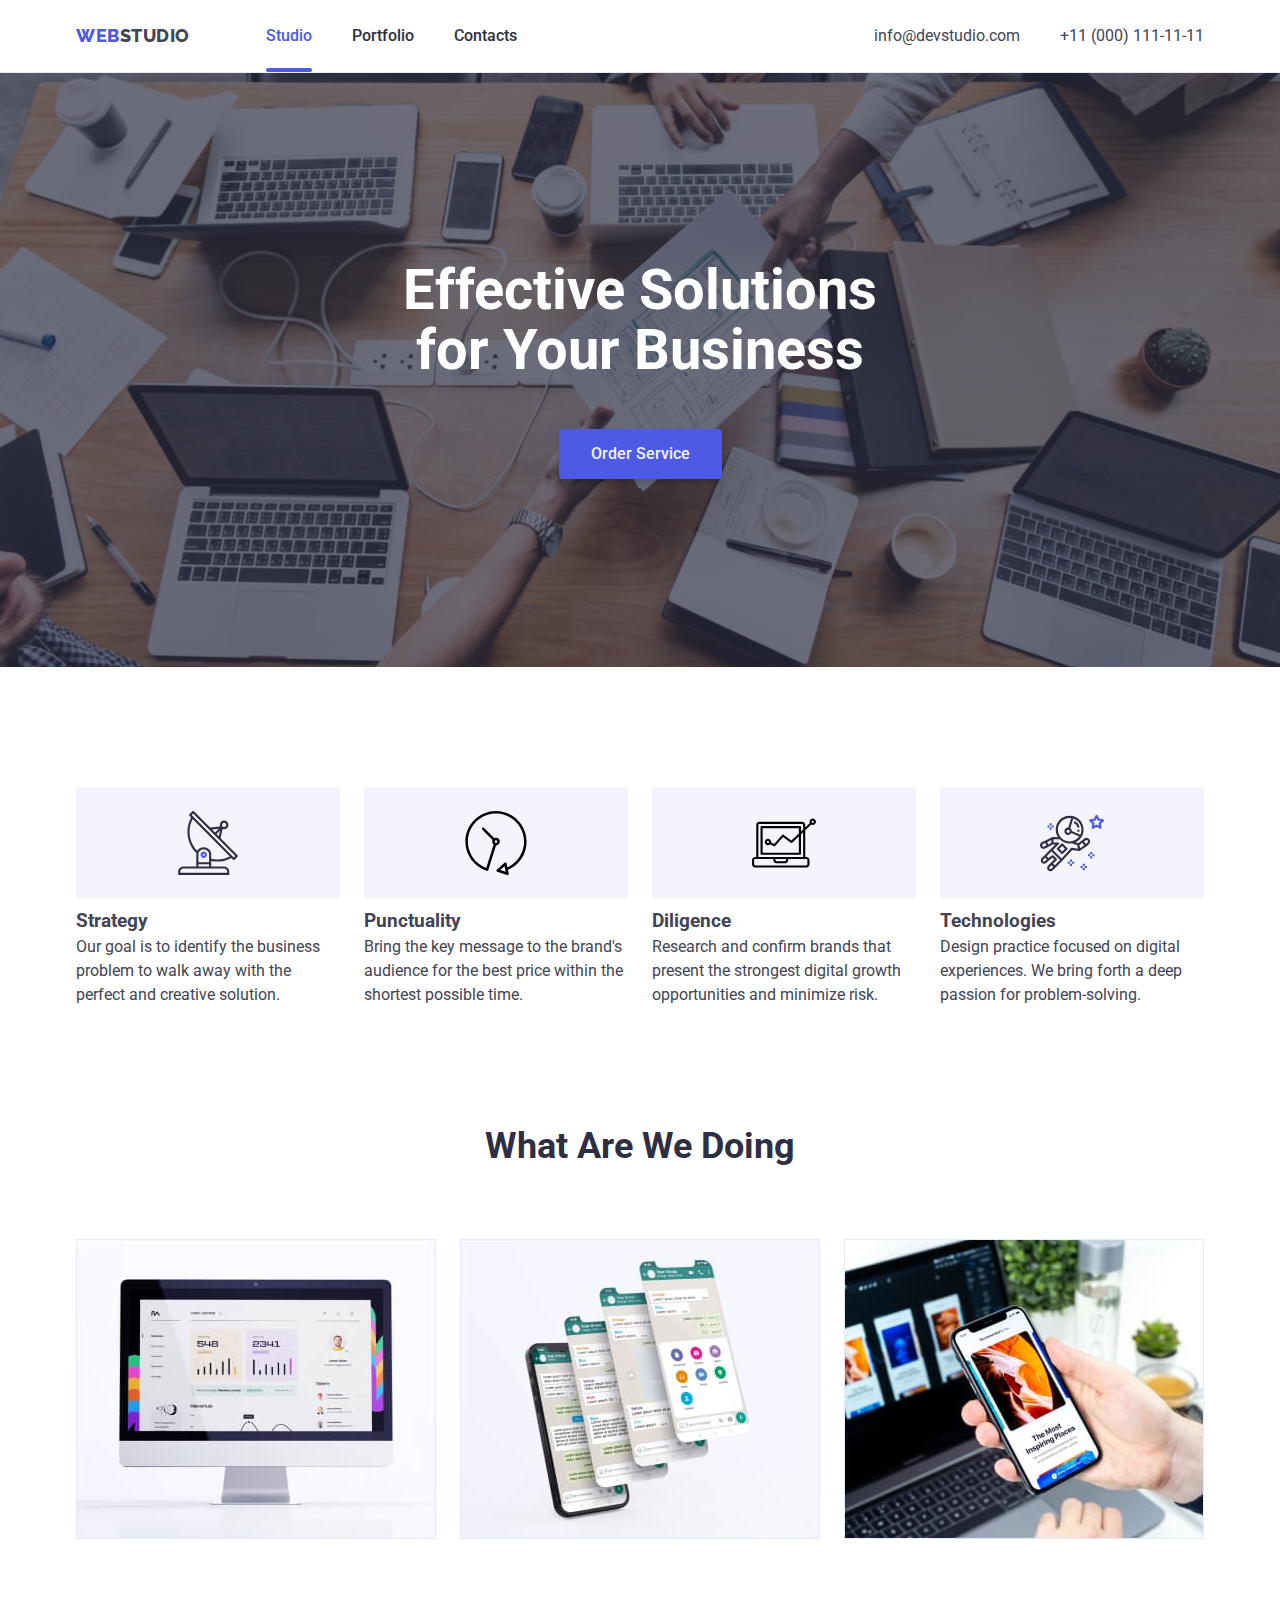
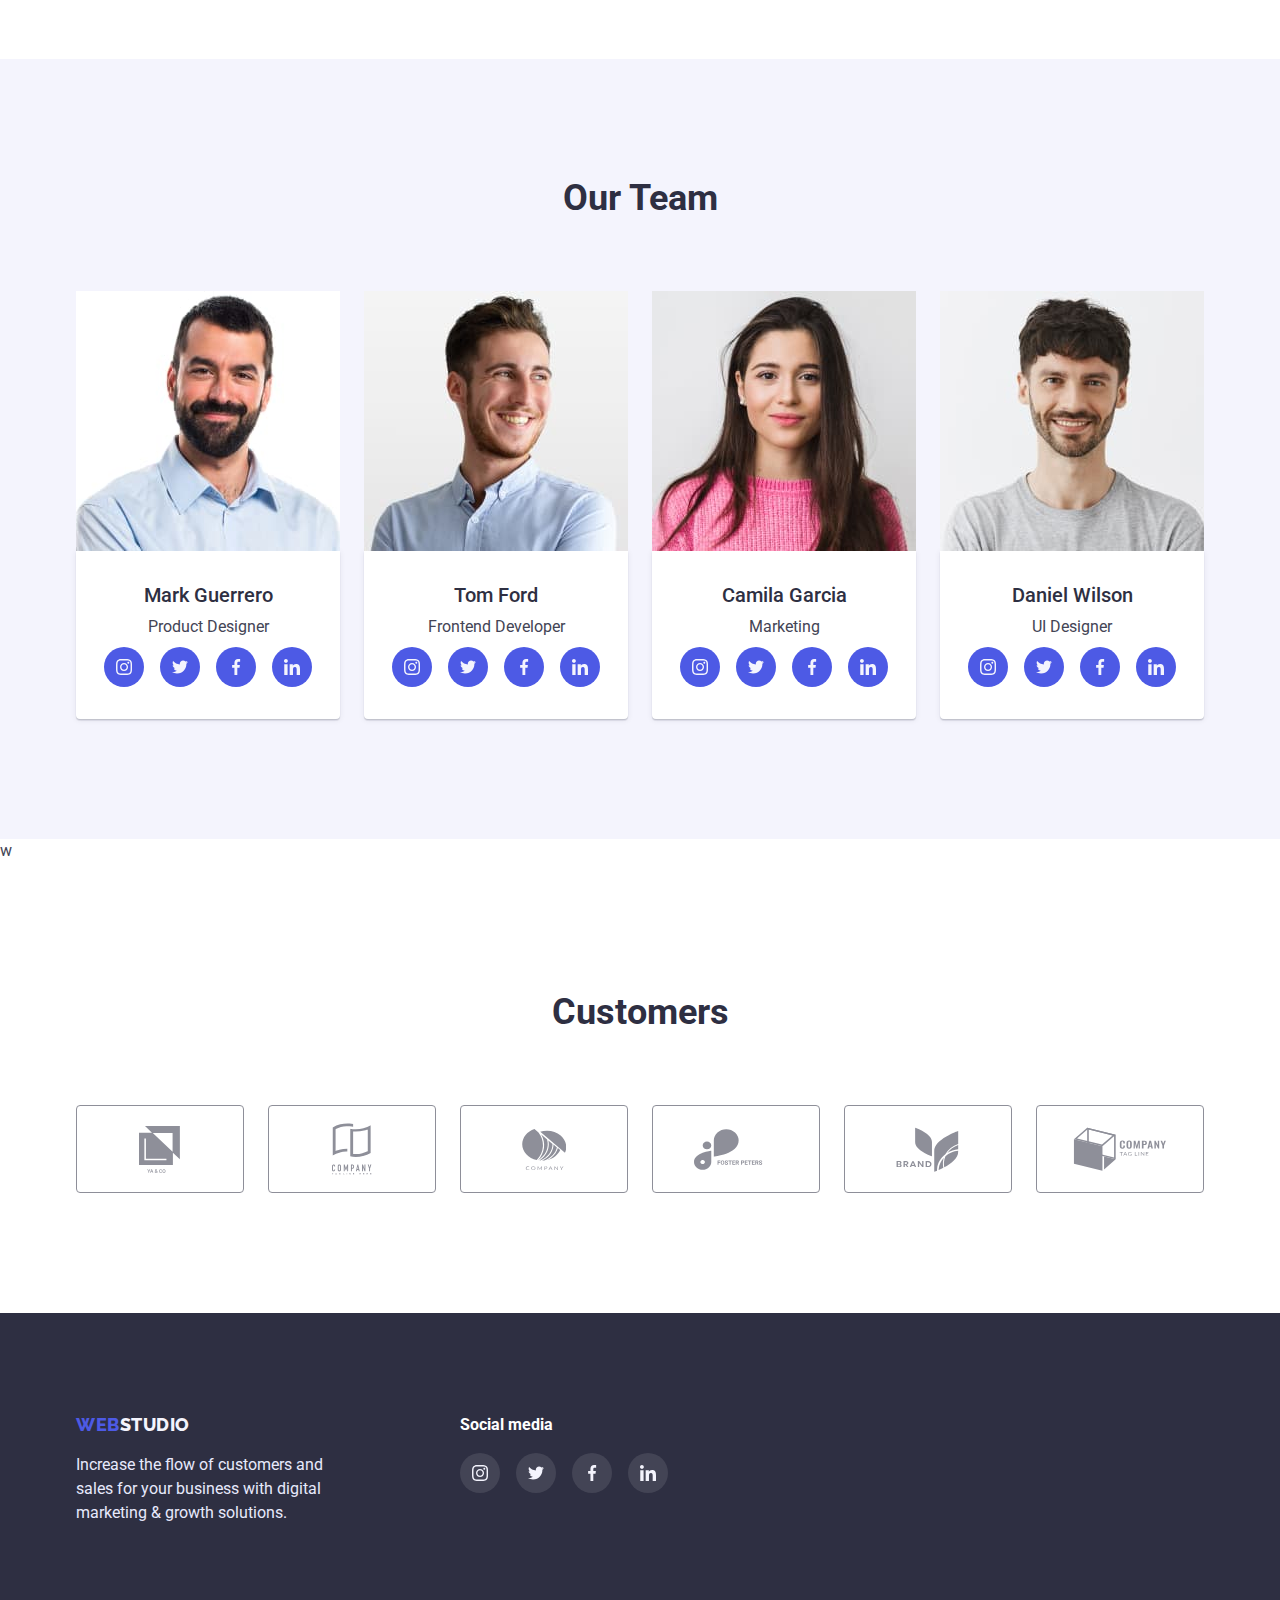
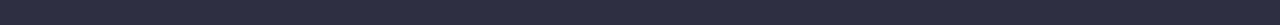
==== index.html @ ac713fec "Initial commit" ====
<!DOCTYPE html>
<html lang="en">
  <head>
    <meta charset="UTF-8" />
    <meta http-equiv="X-UA-Compatible" content="IE=edge" />
    <meta name="viewport" content="width=device-width, initial-scale=1.0" />
    <title>Document</title>
    <link
      href="https://fonts.googleapis.com/css2?family=Raleway:wght@800&family=Roboto:wght@400;500;700;900&display=swap"
      rel="stylesheet"
    />
    <link
      href="https://cdnjs.cloudflare.com/ajax/libs/modern-normalize/1.1.0/modern-normalize.min.css"
      rel="stylesheet"
    />
    <link href="./css/style.css" rel="stylesheet" />
  </head>
  <body>
    <!-- HEADER -->
    <header class="header">
      <div class="container header-container">
        <a class="logo" href="./index.html"
          ><span class="logo-web">Web</span>Studio</a
        >
        <!-- NAVIGATION -->
        <nav class="main-nav">
          <ul class="nav-list">
            <li class="nav-item">
              <a class="nav-link current" href="./index.html">Studio</a>
            </li>

            <li class="nav-item">
              <a class="nav-link" href="./potfolio.html">Portfolio</a>
            </li>

            <li class="nav-item">
              <a class="nav-link" href>Contacts</a>
            </li>
          </ul>
        </nav>

        <ul class="conection-list">
          <li class="conection-item">
            <a class="conection-link" href="mailto:info@devstudio.com"
              >info@devstudio.com</a
            >
          </li>
          <li class="conection-item">
            <a class="conection-link" href="tel:+110001111111"
              >+11 (000) 111-11-11</a
            >
          </li>
        </ul>
      </div>
    </header>

    <!-- MAIN -->
    <main class="main">
      <!-- SECTION HERO -->
      <section class="section-hero">
        <div class="container container-hero">
          <h1 class="hero-title">Effective Solutions for Your Business</h1>
          <button class="button button-hero" data-modal-open type="button">
            Order Service
          </button>
        </div>
      </section>
      <!-- SECTION FEATuRE -->
      <section class="section section-feature">
        <div class="container container-feauere">
          <h2 class="visual-hidden">Featere</h2>
          <ul class="feature-list">
            <li class="feature-item">
              <div class="feature-svg">
                <svg class="svg-feature telescope" width="64" height="64">
                  <use href="./img/symbol-defs1.svg#icon-feature1"></use>
                </svg>
              </div>
              <h3 class="feature-title">Strategy</h3>
              <p class="feature-text">
                Our goal is to identify the business problem to walk away with
                the perfect and creative solution.
              </p>
            </li>

            <li class="feature-item">
              <div class="feature-svg">
                <svg class="svg-feature" width="64" height="64">
                  <use href="./img/symbol-defs1.svg#icon-feature2"></use>
                </svg>
              </div>
              <h3 class="feature-title">Punctuality</h3>
              <p class="feature-text">
                Bring the key message to the brand's audience for the best price
                within the shortest possible time.
              </p>
            </li>

            <li class="feature-item">
              <div class="feature-svg">
                <svg class="svg-feature" width="64" height="64">
                  <use href="./img/symbol-defs1.svg#icon-feature3"></use>
                </svg>
              </div>
              <h3 class="feature-title">Diligence</h3>
              <p class="feature-text">
                Research and confirm brands that present the strongest digital
                growth opportunities and minimize risk.
              </p>
            </li>

            <li class="feature-item">
              <div class="feature-svg">
                <svg class="svg-feature" width="64" height="64">
                  <use href="./img/symbol-defs1.svg#icon-feature4"></use>
                </svg>
              </div>
              <h3 class="feature-title">Technologies</h3>
              <p class="feature-text">
                Design practice focused on digital experiences. We bring forth a
                deep passion for problem-solving.
              </p>
            </li>
          </ul>
        </div>
      </section>

      <!-- SECTION WORKS -->
      <section class="section section-works">
        <div class="container container-works">
          <h2 class="works-title">What are we doing</h2>
          <ul class="works-list">
            <li class="works-item">
              <img
                class="works-img"
                src="./img/works/pic1.jpg"
                alt
                width="360"
              />
            </li>

            <li class="works-item">
              <img
                class="works-img"
                src="./img/works/pic2.jpg"
                alt
                width="360"
              />
            </li>

            <li class="works-item">
              <img
                class="works-img"
                src="./img/works/pic3.jpg"
                alt
                width="360"
              />
            </li>
          </ul>
        </div>
      </section>

      <!-- SECTION TEAM -->
      <section class="section section-team">
        <div class="container container-team">
          <h2 class="team-title">Our Team</h2>
          <ul class="team-list">
            <li class="team-item">
              <img
                class="team-img"
                src="./img/team/mark.jpg"
                alt="Mark Guerrero"
                width="264"
              />
              <div class="cont-team">
                <h3 class="card-title">Mark Guerrero</h3>
                <p class="team-text">Product Designer</p>

                <ul class="social-list">
                  <li class="social-item">
                    <a class="social-link" href
                      ><svg class="icon" width="16" height="16">
                        <use href="./img/symbol-defs1.svg#icon-instagram"></use>
                      </svg>
                    </a>
                  </li>
                  <li class="social-item item-twitter">
                    <a class="social-link link-twitter" href
                      ><svg class="icon icon-twitter" width="16" height="13">
                        <use href="./img/symbol-defs1.svg#icon-twitter"></use>
                      </svg>
                    </a>
                  </li>
                  <li class="social-item item-facebook">
                    <a class="social-link link-facebook" href
                      ><svg class="icon icon-facebook" width="8" height="16">
                        <use href="./img/symbol-defs1.svg#icon-facebook"></use>
                      </svg>
                    </a>
                  </li>
                  <li class="social-item item-linkedin">
                    <a class="social-link link-linkedin" href
                      ><svg class="icon icon-linkedin" width="16" height="16">
                        <use href="./img/symbol-defs1.svg#icon-linkedin"></use>
                      </svg>
                    </a>
                  </li>
                </ul>
              </div>
            </li>

            <li class="team-item">
              <img
                class="team-img"
                src="./img/team/tom.jpg"
                alt="Tom Ford"
                width="264"
              />
              <div class="cont-team">
                <h3 class="card-title">Tom Ford</h3>
                <p class="team-text">Frontend Developer</p>
                <!-- SOCIAL LIST -->
                <ul class="social-list">
                  <li class="social-item">
                    <a class="social-link" href
                      ><svg class="icon">
                        <use href="./img/symbol-defs1.svg#icon-instagram"></use>
                      </svg>
                    </a>
                  </li>
                  <li class="social-item item-twitter">
                    <a class="social-link link-twitter" href
                      ><svg class="icon icon-twitter">
                        <use href="./img/symbol-defs1.svg#icon-twitter"></use>
                      </svg>
                    </a>
                  </li>
                  <li class="social-item item-facebook">
                    <a class="social-link link-facebook" href
                      ><svg class="icon icon-facebook">
                        <use href="./img/symbol-defs1.svg#icon-facebook"></use>
                      </svg>
                    </a>
                  </li>
                  <li class="social-item item-linkedin">
                    <a class="social-link link-linkedin" href
                      ><svg class="icon icon-linkedin">
                        <use href="./img/symbol-defs1.svg#icon-linkedin"></use>
                      </svg>
                    </a>
                  </li>
                </ul>
              </div>
            </li>

            <li class="team-item">
              <img
                class="team-img"
                src="./img/team/camila.jpg"
                alt="Camila Garcia"
                width="264"
              />
              <div class="cont-team">
                <h3 class="card-title">Camila Garcia</h3>
                <p class="team-text">Marketing</p>
                <!-- SOCIAL LIST -->
                <ul class="social-list">
                  <li class="social-item">
                    <a class="social-link" href
                      ><svg class="icon">
                        <use href="./img/symbol-defs1.svg#icon-instagram"></use>
                      </svg>
                    </a>
                  </li>
                  <li class="social-item item-twitter">
                    <a class="social-link link-twitter" href
                      ><svg class="icon icon-twitter">
                        <use href="./img/symbol-defs1.svg#icon-twitter"></use>
                      </svg>
                    </a>
                  </li>
                  <li class="social-item item-facebook">
                    <a class="social-link link-facebook" href
                      ><svg class="icon icon-facebook">
                        <use href="./img/symbol-defs1.svg#icon-facebook"></use>
                      </svg>
                    </a>
                  </li>
                  <li class="social-item item-linkedin">
                    <a class="social-link link-linkedin" href
                      ><svg class="icon icon-linkedin">
                        <use href="./img/symbol-defs1.svg#icon-linkedin"></use>
                      </svg>
                    </a>
                  </li>
                </ul>
              </div>
            </li>

            <li class="team-item">
              <img
                class="team-img"
                src="./img/team/daniel.jpg"
                alt="Daniel Wilson"
                width="264"
              />
              <div class="cont-team">
                <h3 class="card-title">Daniel Wilson</h3>
                <p class="team-text">UI Designer</p>
                <!-- SOCIAL LIST -->
                <ul class="social-list">
                  <li class="social-item">
                    <a class="social-link" href
                      ><svg class="icon">
                        <use href="./img/symbol-defs1.svg#icon-instagram"></use>
                      </svg>
                    </a>
                  </li>
                  <li class="social-item item-twitter">
                    <a class="social-link link-twitter" href
                      ><svg class="icon icon-twitter">
                        <use href="./img/symbol-defs1.svg#icon-twitter"></use>
                      </svg>
                    </a>
                  </li>
                  <li class="social-item item-facebook">
                    <a class="social-link link-facebook" href
                      ><svg class="icon icon-facebook">
                        <use href="./img/symbol-defs1.svg#icon-facebook"></use>
                      </svg>
                    </a>
                  </li>
                  <li class="social-item item-linkedin">
                    <a class="social-link link-linkedin" href
                      ><svg class="icon icon-linkedin">
                        <use href="./img/symbol-defs1.svg#icon-linkedin"></use>
                      </svg>
                    </a>
                  </li>
                </ul>
              </div>
            </li>
          </ul>
        </div>
      </section>
      w
      <!-- Customers -->
      <section class="section section-customers">
        <div class="container customers-container">
          <h2 class="customers-title">Customers</h2>
          <ul class="customers-list">
            <li class="customers-item">
              <a class="customers-link" href
                ><svg class="customers-svg" width="41" height="46.97">
                  <use href="./img/symbol-defs1.svg#icon-customers1"></use></svg
              ></a>
            </li>

            <li class="customers-item">
              <a class="customers-link" href
                ><svg class="customers-svg" width="40" height="52">
                  <use href="./img/symbol-defs1.svg#icon-customers2"></use></svg
              ></a>
            </li>

            <li class="customers-item">
              <a class="customers-link" href
                ><svg class="customers-svg" width="44" height="41">
                  <use href="./img/symbol-defs1.svg#icon-customers3"></use></svg
              ></a>
            </li>

            <li class="customers-item">
              <a class="customers-link" href
                ><svg class="customers-svg" width="84" height="41">
                  <use href="./img/symbol-defs1.svg#icon-customers4"></use></svg
              ></a>
            </li>

            <li class="customers-item">
              <a class="customers-link" href
                ><svg class="customers-svg" width="63" height="45">
                  <use href="./img/symbol-defs1.svg#icon-customers5"></use></svg
              ></a>
            </li>

            <li class="customers-item">
              <a class="customers-link" href
                ><svg class="customers-svg" width="94" height="44">
                  <use href="./img/symbol-defs1.svg#icon-customers6"></use></svg
              ></a>
            </li>
          </ul>
        </div>
      </section>
    </main>

    <!-- FOOTER -->
    <footer class="footer">
      <div class="container container-footer">
        <div class="footer-first">
          <a class="logo logo-footer" href="./index.html"
            ><span class="logo-web">Web</span
            ><span class="logo-footer-second">Studio</span></a
          >
          <p class="footer-text">
            Increase the flow of customers and sales for your business with
            digital marketing & growth solutions.
          </p>
        </div>

        <div class="footer-second">
          <p class="text-social"><b>Social media</b></p>
          <ul class="social-list footer-list">
            <li class="social-item footer-item">
              <a class="social-link link-footer" href>
                <svg class="icon icon-footer">
                  <use href="./img/symbol-defs1.svg#icon-instagram"></use>
                </svg>
              </a>
            </li>
            <li class="social-item footer-item">
              <a class="social-link link-footer" href>
                <svg class="icon icon-footer">
                  <use href="./img/symbol-defs1.svg#icon-twitter"></use>
                </svg>
              </a>
            </li>
            <li class="social-item footer-item">
              <a class="social-link link-footer" href>
                <svg class="icon icon-footer">
                  <use href="./img/symbol-defs1.svg#icon-facebook"></use>
                </svg>
              </a>
            </li>
            <li class="social-item footer-item">
              <a class="social-link link-footer" href>
                <svg class="icon icon-footer">
                  <use href="./img/symbol-defs1.svg#icon-linkedin"></use>
                </svg>
              </a>
            </li>
          </ul>
        </div>
      </div>
    </footer>
    <div class="backdrop is-hidden" data-modal>
      <div class="modal">
        <button class="modal-button" data-modal-close type="button">
          <svg class="svg-close-btn" width="8" height="8">
            <use href="./img/symbol-defs1.svg#icon-close-btn"></use>
          </svg>
        </button>
      </div>
    </div>
    <script src="./js/modal.js"></script>
  </body>
  <div class="backdrop is-hidden" data-modal>
    <div class="modal">
      <button class="modal-button" data-modal-close type="button">
        <svg class="svg-close-btn" width="8" height="8">
          <use href="./img/symbol-defs1.svg#icon-close-btn"></use>
        </svg>
      </button>
    </div>
  </div>
</html>
---- css/style.css ----
:root {
  /* COLOR */
  --main-background-color: #ffffff;
  --main-text-color: #434455;
  --title-color: #2e2f42;
  --bg-color-team: #f4f4fd;
  --hero-bg-color: #2e2f42;
  --text-footer: #e7e9fc;
  --modal-bg: #fcfcfc;

  /* FONT */
  --main-font-famali: "Roboto", sans-serif;
  --secondary-font: "Raleway", sans-serif;
  --main-font-size: 16px;
  --main-line-height: calc(24 / 16);
  --main-letter-spacing: 2%;
  --main-font-weight: 400;

  /* BUTTON STYLE */
  --button-letter-spacing: 4%;
  --button-weight: 500;
  --button-background-color: #4d5ae5;
  --button-background-color-hover: #404bbf;
  --social-link-hover: #31d0aa;
}

body {
  background-color: var(--main-background-color);
  color: var(--main-text-color);
  font-size: var(--main-font-size);
  font-family: var(--main-font-famali);
  line-height: var(--main-line-height);
  letter-spacing: var(--main-letter-spacing);
}
a {
  color: inherit;
  text-decoration: none;
}
h1,
h2,
h3,
h4,
h5,
h6,
p,
ul {
  margin: 0;
  padding: 0;
  list-style: none;
}
img {
  display: block;
  min-width: 100%;
  height: auto;
}

.section {
  padding-top: 120px;
  padding-bottom: 120px;
}

.hidden {
  overflow: hidden;
}

/*  ---CONTAINER--- */
.container {
  width: 1158px;
  margin-right: auto;
  margin-left: auto;
  padding-right: 15px;
  padding-left: 15px;
}

/* -------- HEADER ------------*/
.header {
  border-bottom: 1px solid var(--text-footer);
}
.header-container {
  display: flex;
  align-items: center;
  margin-bottom: 0;
}
.logo {
  display: block;

  align-items: center;

  padding-top: 24px;
  padding-bottom: 24px;

  font-weight: 800;
  font-size: 18px;
  font-family: var(--secondary-font);
  line-height: 1.3;
  letter-spacing: 0.03em;
  text-decoration: none;
  text-transform: uppercase;
  transition: color 250ms cubic-bezier(0.4, 0, 0.2, 1);
}

.logo:hover,
.logo:focus {
  color: var(--button-background-color);
}
.logo:active {
  color: var(--button-background-color);
}

.logo-web {
  display: inline-block;
  color: var(--button-background-color);
}
.main-nav {
  align-items: center;
}
.nav-list {
  display: flex;
  margin-left: 76px;
}
.nav-item {
  color: var(--hero-bg-color);
  font-weight: 500;

  letter-spacing: var(--button-letter-spacing);
}

.nav-item + .nav-item {
  margin-left: 40px;
}

.nav-link {
  padding-top: 24px;
  padding-bottom: 24px;
  text-decoration: none;
  transition: color 250ms cubic-bezier(0.4, 0, 0.2, 1);
}
.nav-link:hover,
.nav-link:focus {
  color: var(--button-background-color-hover);
}
.nav-link:active {
  color: var(--button-background-color-hover);
}
.current {
  position: relative;
  color: var(--button-background-color);
}
.current::after {
  content: "";
  position: absolute;
  bottom: -3px;
  left: 0;
  width: 100%;
  height: 4px;
  border-radius: 4px;
  background-color: var(--button-background-color);
  transition: background-color 250ms cubic-bezier(0.4, 0, 0.2, 1);
}

.nav-link:hover.current::after {
  background-color: var(--button-background-color-hover);
}

.conection-list {
  display: flex;
  margin-left: auto;
}
.conection-item {
  padding-top: 24px;
  padding-bottom: 24px;
}
.conection-item + .conection-item {
  margin-left: 40px;
}
.conection-link {
  text-decoration: none;
  transition: color 250ms cubic-bezier(0.4, 0, 0.2, 1);
}
.conection-link:hover,
.conection-link:focus {
  color: var(--button-background-color-hover);
}

/* -------HERO------- */

.section-hero {
  max-width: 1440px;
  margin-right: auto;
  margin-left: auto;
  background-color: var(--title-color);

  background-image: linear-gradient(
      to right,
      rgba(46, 47, 66, 0.7),
      rgba(46, 47, 66, 0.7)
    ),
    url(../img/people-office.jpg);
  background-position: center;
  background-size: cover;
  background-repeat: no-repeat;
}

.container-hero {
  padding-top: 188px;
  padding-bottom: 188px;
}
.hero-title {
  justify-content: center;
  align-items: center;
  width: 494px;

  margin: 0 auto;
  margin-bottom: 48px;

  color: var(--main-background-color);
  font-weight: 700;
  font-size: 56px;
  line-height: 1.07;
  text-align: center;
}
.button {
  display: block;
  justify-content: center;
  align-items: center;
  padding-top: 16px;
  padding-right: 32px;
  padding-bottom: 16px;
  padding-left: 32px;
  border: transparent;
  color: var(--bg-color-team);

  font-weight: var(--button-weight);
  letter-spacing: var(--button-letter-spacing);
  text-align: center;
  cursor: pointer;
  transition: background-color 250ms cubic-bezier(0.4, 0, 0.2, 1);
}
.button-hero {
  margin: 0 auto;
  border-radius: 4px;

  background-color: var(--button-background-color);

  box-shadow: 0px 4px 4px rgba(0, 0, 0, 0.15);
  font-weight: 500;

  letter-spacing: var(--button-letter-spacing);
  text-align: center;

  transition: color 250ms cubic-bezier(0.4, 0, 0.2, 1),
    background-color 250ms cubic-bezier(0.4, 0, 0.2, 1);
}
.button:hover,
.button:focus {
  background-color: var(--button-background-color-hover);
  color: var(--bg-color-team);
}

/* -------MODAL-------- */
.backdrop {
  position: fixed;
  top: 0;
  left: 0;
  width: 100%;
  height: 100%;
  background: rgba(46, 47, 66, 0.4);
  transition: background 250ms cubic-bezier(0.4, 0, 0.2, 1);
}
.backdrop.is-hidden {
  opacity: 0;
  pointer-events: none;
}
.modal {
  position: absolute;
  top: 50%;
  left: 50%;
  width: 408px;
  height: 576px;
  border-radius: 4px;
  background: #fcfcfc;
  box-shadow: 0px 1px 1px rgba(0, 0, 0, 0.14), 0px 1px 3px rgba(0, 0, 0, 0.12),
    0px 2px 1px rgba(0, 0, 0, 0.2);
  transform: translate(-50%, -50%);
}
.modal-button {
  position: absolute;
  top: 24px;
  right: 24px;
  display: flex;
  align-items: center;
  width: 24px;
  height: 24px;
  border: 1px solid rgba(0, 0, 0, 0.1);
  border-radius: 50%;
  background: #e7e9fc;
  box-shadow: 0px 1px 1px rgba(0, 0, 0, 0.14), 0px 1px 3px rgba(0, 0, 0, 0.12),
    0px 2px 1px rgba(0, 0, 0, 0.2);
  cursor: pointer;
}
.svg-close-btn {
  justify-content: center;
  align-items: center;
}

/* --------------------- */

/* -----FEATERE----- */

.container-feature {
}
.visual-hidden {
  position: absolute;
  overflow: hidden;
  clip: rect(0 0 0 0);
  width: 1px;
  height: 1px;
  margin: -1px;
  padding: 0;
  border: 0;
  white-space: nowrap;
  clip-path: inset(100%);
}
.feature-list {
  display: flex;
  margin-left: -24px;
}
.feature-item {
}
.feature-list > .feature-item {
  flex-basis: calc(100% / 4 - 24px);
  margin-left: 24px;
}

.feature-svg {
  display: flex;
  justify-content: center;
  align-items: center;
  width: 264px;
  height: 112px;

  margin-bottom: 8px;
  border-radius: 4px;
  background-color: var(--bg-color-team);
}
.svg-feature {
  display: block;
}

.featere-title {
  margin-bottom: 8px;

  color: var(--hero-bg-color);

  font-weight: 500;
  font-size: 20px;
  line-height: 1.2;

  letter-spacing: var(--main-letter-spacing);
}
.featere-text {
  color: var(--main-text-color);
}

/* -----WORKS---- */

.section-works {
  padding-top: 0;
}

.container-works {
}
.works-title {
  margin-bottom: 72px;

  color: var(--title-color);

  font-weight: 700;
  font-size: 36px;
  line-height: 1.11;
  text-align: center;

  text-transform: capitalize;
}
.works-list {
  display: flex;
  margin-left: -24px;
}
.works-item {
}
.works-list > .works-item {
  flex-basis: calc(100% / 3 -24px);
  margin-left: 24px;
}
.works-img {
}

/* -----TEAM---- */

.section-team {
  background-color: var(--bg-color-team);
}
.container {
}
.container-team {
  /* padding-bottom: 120px; */
  margin-bottom: 0;
}
.team-title {
  margin-bottom: 72px;

  color: var(--title-color);
  font-weight: 700;
  font-size: 36px;
  line-height: 1.11;

  text-align: center;
  text-transform: capitalize;
}
.team-list {
  display: flex;
  margin-left: -24px;
}
.team-item {
}
.team-list > .team-item {
  flex-basis: calc(100% / 4 - 24px);
  margin-left: 24px;
}
.team-img {
}
.cont-team {
  margin: 0 auto;
  margin-top: 0;
  padding-top: 32px;
  padding-right: 16px;
  padding-bottom: 32px;
  padding-left: 16px;
  border-radius: 0px 0px 4px 4px;
  background-color: var(--main-background-color);
  box-shadow: 0px 1px 6px rgba(46, 47, 66, 0.08),
    0px 1px 1px rgba(46, 47, 66, 0.16), 0px 2px 1px rgba(46, 47, 66, 0.08);
}
.card-title {
  margin-bottom: 8px;

  color: var(--title-color);
  font-weight: 500;
  font-size: 20px;
  line-height: 1.2;

  text-align: center;
}
.team-text {
  margin-bottom: 8px;
  text-align: center;
}

/* SOCIAL-LINK LIST */
.social-list {
  display: flex;
  gap: 16px;

  justify-content: center;
}

.social-link {
  display: block;
  height: 40px;
  border: none;
  border-radius: 50%;
  background: var(--button-background-color);
  transition: background-color 250ms cubic-bezier(0.4, 0, 0.2, 1);
}
.social-link:hover,
.social-link:focus {
  background-color: var(--button-background-color-hover);
}

.icon {
  width: 16px;
  height: 16px;
  margin: 12px;
  fill: var(--bg-color-team);
}

/* -----COSTUMERS------ */
.section-customers {
  padding-top: 130px;
}
.customers-title {
  margin-bottom: 72px;

  color: var(--hero-bg-color);
  font-weight: 700;
  font-size: 36px;
  line-height: 1.11;

  text-align: center;
  text-transform: capitalize;
}

.customers-list {
  display: flex;
  margin-left: -24px;
}
.customers-item {
  width: 168px;
  height: 88px;
}
.customers-list > .customers-item {
  flex-basis: calc(100% / 6 - 24px);
  margin-left: 24px;
}
.customers-link {
  display: block;
  display: flex;
  justify-content: center;
  align-items: center;
  width: 100%;
  height: 100%;
  border: 1px solid #8e8f99;
  border-radius: 4px;

  color: #8e8f99;
  transition: color 250ms cubic-bezier(0.4, 0, 0.2, 1),
    border 500ms cubic-bezier(0.4, 0, 0.2, 1);
}
.customers-svg {
  fill: currentColor;
  transition: color 250ms cubic-bezier(0.4, 0, 0.2, 1),
    border 250ms cubic-bezier(0.4, 0, 0.2, 1);
}

.customers-link:hover,
.customers-link:focus {
  border: 1px solid var(--button-background-color-hover);
  color: var(--button-background-color-hover);
}

/* -----FOOTER---- */

/* ---- FIRST PART */
.footer {
  padding-top: 100px;
  padding-bottom: 100px;
  background-color: var(--hero-bg-color);
}
.container-footer {
  display: flex;
}
.logo {
  display: block;
}
.logo-footer {
  display: block;
  margin-bottom: 16px;
  padding-top: 0;
  padding-bottom: 0;
  color: var(--bg-color-team);
}
.footer-text {
  width: 264px;
  color: var(--text-footer);
}
/* ------SECOND PART------- */
.footer-second {
  margin-left: 120px;
}

.text-social {
  margin-bottom: 16px;
  color: var(--main-background-color);
}
.social-link.link-footer {
  background-color: rgba(255, 255, 255, 0.1);
  transition: background-color 250ms cubic-bezier(0.4, 0, 0.2, 1);
}
.link-footer:hover,
.link-footer:focus {
  background-color: var(--social-link-hover);
}
/* ----PORTFOLIO PAGE------ */
.section-portfolio {
  padding-top: 96px;
  padding-bottom: 120px;
}

.header-container {
}
.header-container.header-portfolio {
  margin-bottom: 0;
}
.portfolio-title {
  position: absolute;
  overflow: hidden;
  clip: rect(0 0 0 0);
  width: 1px;
  height: 1px;
  margin: -1px;
  padding: 0;
  border: 0;
  white-space: nowrap;
  clip-path: inset(100%);
}
/* ---BTN FILTER */
.porfolio-list {
  display: flex;
  justify-content: center;
  margin-top: 0;
  margin-bottom: 72px;
}
.portfolio-item {
  justify-content: center;
  align-items: center;
}
.portfolio-item + .portfolio-item {
  margin-left: 24px;
}

.filter-btn.button {
  align-items: center;
  padding: 12px 24px;

  border: 1px solid var(--text-footer);
  border-radius: 4px;
  background: var(--bg-color-team);
  color: var(--button-background-color);

  font-weight: var(--button-weight);
  font-size: 16px;
  letter-spacing: var(--button-letter-spacing);
  text-align: center;
  transition: background-color 250ms cubic-bezier(0.4, 0, 0.2, 1),
    color 250ms cubic-bezier(0.4, 0, 0.2, 1);
}

.filter-btn.button:hover,
.filter-btn.button:focus {
  border: transparent;
  border-radius: 4px;
  background-color: var(--button-background-color-hover);
  color: var(--main-background-color);
  box-shadow: 0px 3px 1px rgba(0, 0, 0, 0.1), 0px 2px 1px rgba(0, 0, 0, 0.08),
    0px 2px 2px rgba(0, 0, 0, 0.12);
}

/* ---PORTFOLIO CARDS--- */
.list-cards {
  display: flex;
  flex-wrap: wrap;
  margin: 0;
  margin-top: -48px;
  margin-left: -24px;
}
.card-item {
}
.list-cards > .card-item {
  flex-basis: calc(100% / 3 - 24px);
  margin-top: 48px;
  margin-left: 24px;
}
.card-link {
  display: block;
  transition: box-shadow 250ms cubic-bezier(0.4, 0, 0.2, 1);
}
.card-link:focus,
.card-link:hover {
  box-shadow: 0px 1px 6px rgba(46, 47, 66, 0.08),
    0px 1px 1px rgba(46, 47, 66, 0.16), 0px 2px 1px rgba(46, 47, 66, 0.08);
}
.card-link:focus .card-description,
.card-link:hover .card-description {
  top: 0;
}
.card-img-block {
  position: relative;
  overflow: hidden;
}

.card-description {
  position: absolute;
  top: 100%;
  left: 0;
  width: 100%;
  height: 100%;
  padding: 40px 32px;
  background-color: var(--button-background-color);

  transition: all 250ms cubic-bezier(0.4, 0, 0.2, 1);
}
.card-description-text {
  color: var(--bg-color-team);
}

.card-img {
}
.card-cont {
  padding-top: 32px;
  padding-bottom: 32px;
  padding-left: 16px;
  border-right: 1px solid var(--text-footer);
  border-bottom: 1px solid var(--text-footer);
  border-left: 1px solid var(--text-footer);
}
.card-heading {
  margin-bottom: 8px;

  color: var(--hero-bg-color);
  font-weight: 500;
  font-size: 20px;
  line-height: 1.2;
}
.card-text {
}
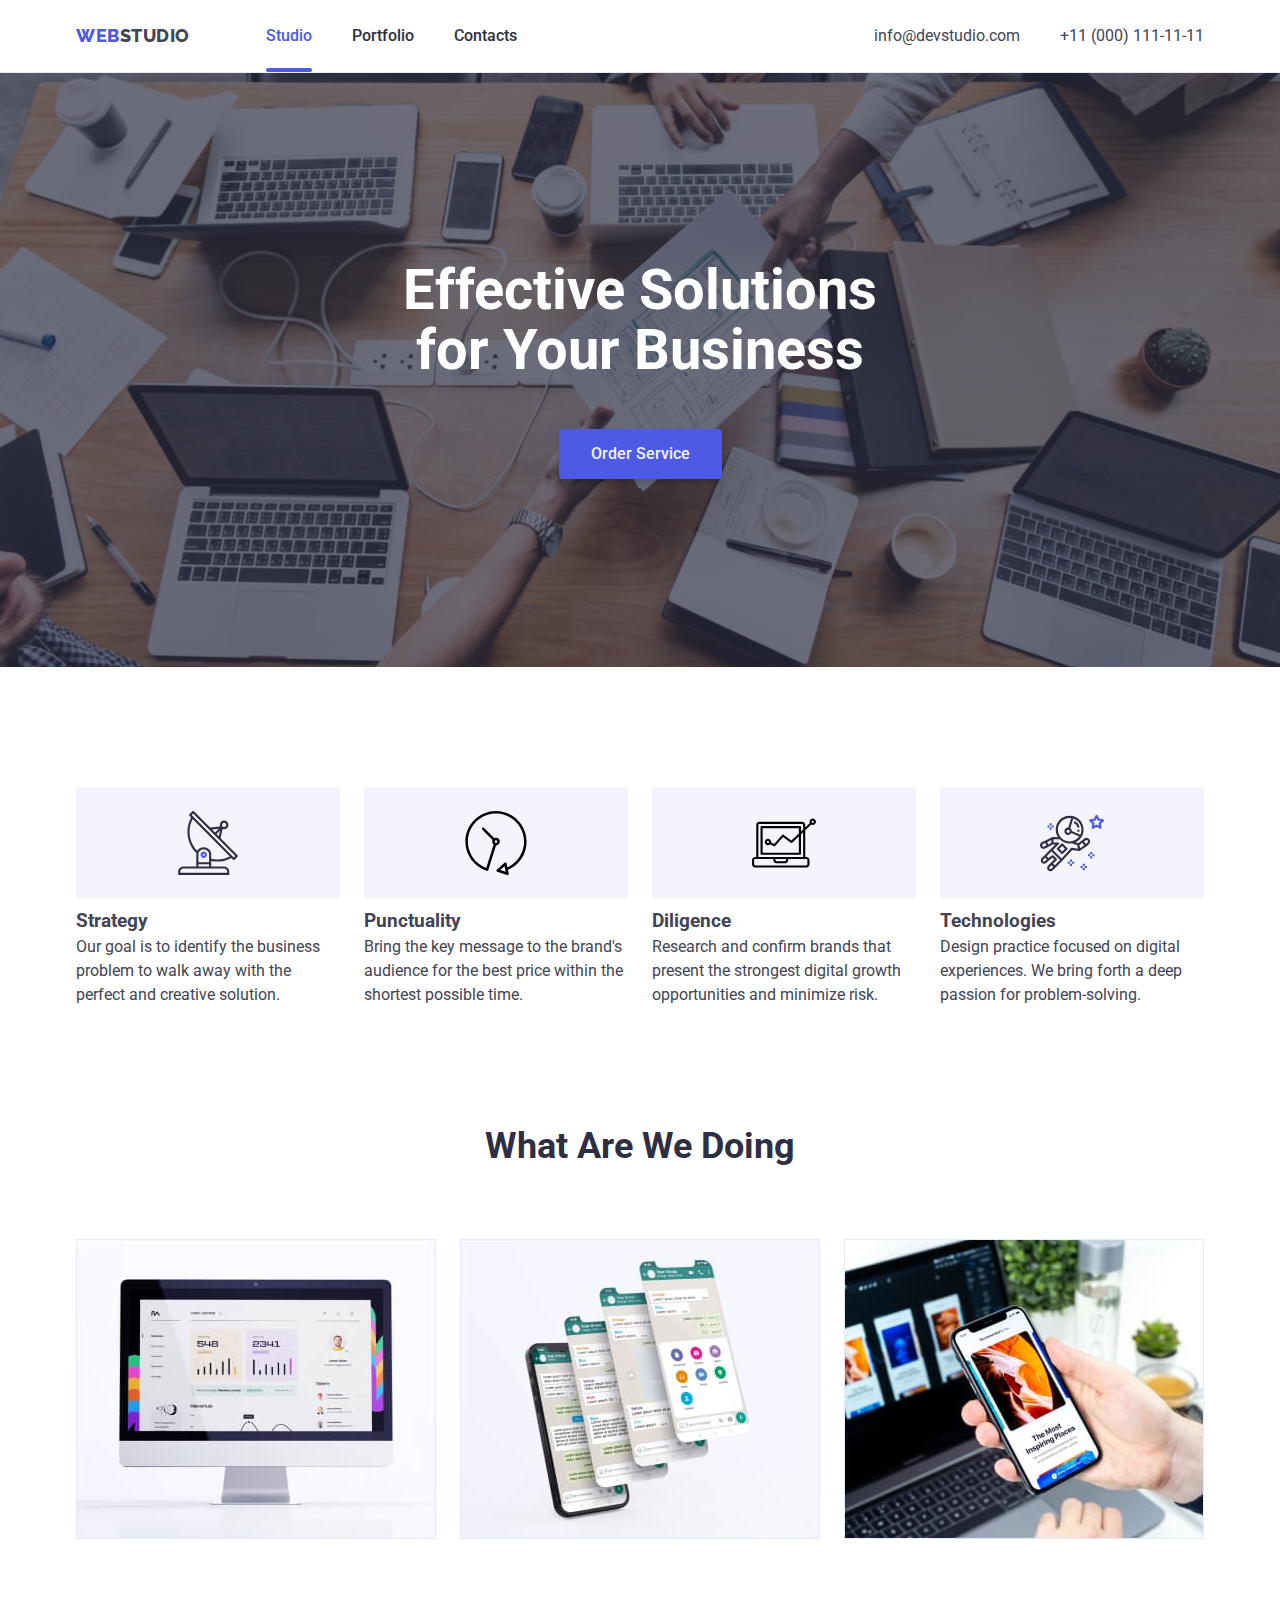
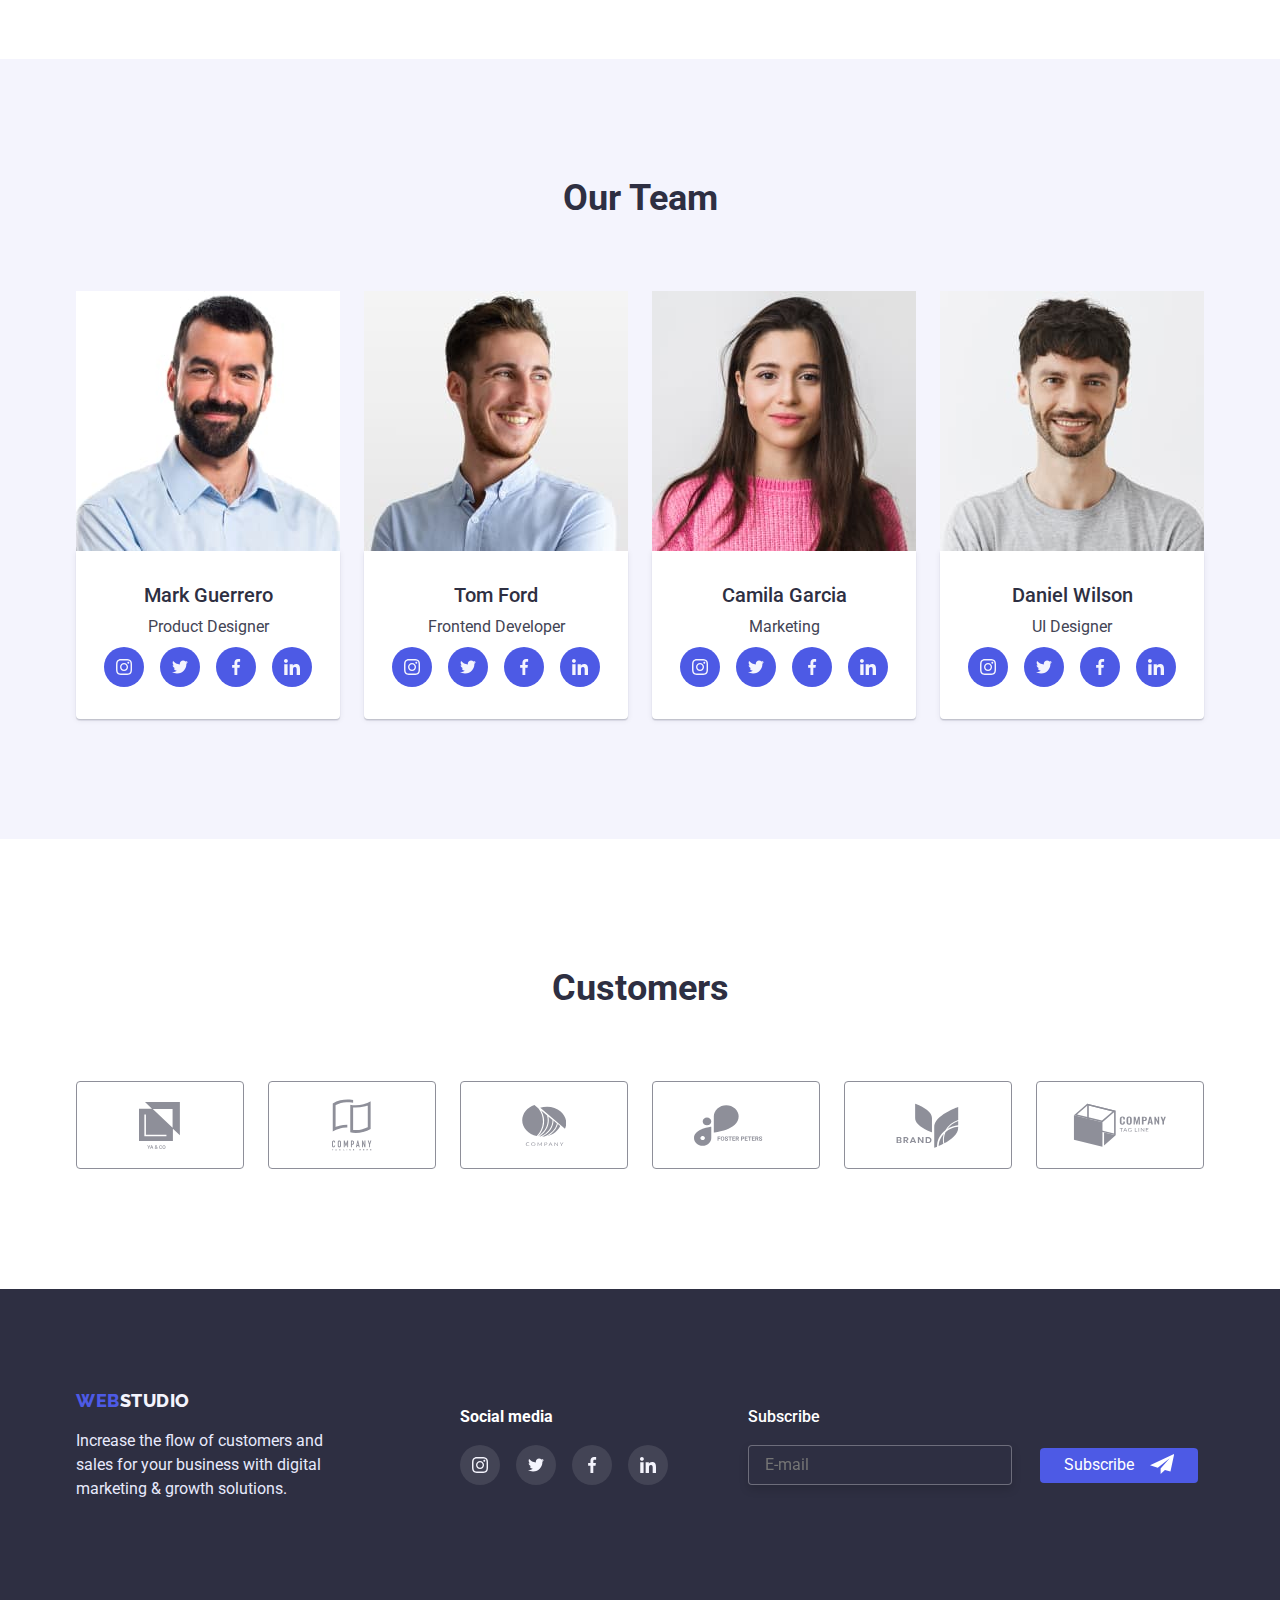
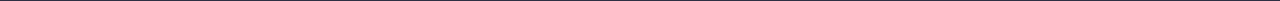
==== commit cab3fcd2: "HW6" ====
--- a/index.html
+++ b/index.html
@@ -343,7 +343,7 @@
           </ul>
         </div>
       </section>
-      w
+
       <!-- Customers -->
       <section class="section section-customers">
         <div class="container customers-container">
@@ -398,6 +398,7 @@
     <!-- FOOTER -->
     <footer class="footer">
       <div class="container container-footer">
+        <!-- FIRST PART FOOTER -->
         <div class="footer-first">
           <a class="logo logo-footer" href="./index.html"
             ><span class="logo-web">Web</span
@@ -408,7 +409,7 @@
             digital marketing & growth solutions.
           </p>
         </div>
-
+        <!-- SECOND PART FOOTER -->
         <div class="footer-second">
           <p class="text-social"><b>Social media</b></p>
           <ul class="social-list footer-list">
@@ -442,8 +443,32 @@
             </li>
           </ul>
         </div>
+        <!-- THIRD PART FOOTER -->
+        <div class="footer-third">
+          <strong class="calling-heading">Subscribe</strong>
+          <form class="calling-form" name="subscribe">
+            <input
+              class="footer-form-mail"
+              name="email"
+              type="email"
+              placeholder="E-mail"
+            />
+
+            <button class="footer-btn-form" type="submit">
+              Subscribe
+              <svg class="footer-btn-svg">
+                <use
+                  href="./img/symbol-defs1.svg#icon-subscribe"
+                  width="24"
+                  hieght="24"
+                ></use>
+              </svg>
+            </button>
+          </form>
+        </div>
       </div>
     </footer>
+
     <div class="backdrop is-hidden" data-modal>
       <div class="modal">
         <button class="modal-button" data-modal-close type="button">
@@ -451,6 +476,102 @@
             <use href="./img/symbol-defs1.svg#icon-close-btn"></use>
           </svg>
         </button>
+
+        <strong class="madal-heading"
+          >Leave your contacts and we will call you back
+        </strong>
+        <form
+          class="field-modal"
+          name="modal
+      "
+          autocomplete="on"
+        >
+          <!-- MODALFORM LIST -->
+          <ul class="modal-list">
+            <li class="modal-item">
+              <label class="modal-label"> Name </label>
+              <div class="modal-field">
+                <svg class="modal-label-svg user" width="12" height="12">
+                  <use href="./img/symbol-defs1.svg#icon-user"></use>
+                </svg>
+
+                <input
+                  class="modal-user modal-input"
+                  name="name"
+                  type="text"
+                  autofocus="on"
+                  minlength="5"
+                  required
+                />
+              </div>
+            </li>
+
+            <li class="modal-item">
+              <label class="modal-label"> Phone </label>
+              <div class="modal-field">
+                <svg class="modal-label-svg" width="13" height="13">
+                  <use href="./img/symbol-defs1.svg#icon-tel"></use>
+                </svg>
+
+                <input
+                  class="modal-phone modal-input"
+                  name="tel"
+                  type="tel"
+                  minlength="5"
+                  required
+                />
+              </div>
+            </li>
+
+            <li class="modal-item">
+              <label class="modal-label"> Email </label>
+              <div class="modal-field">
+                <svg class="modal-label-svg" width="15" height="12">
+                  <use href="./img/symbol-defs1.svg#icon-email"></use>
+                </svg>
+
+                <input
+                  class="modal-email modal-input"
+                  name="email"
+                  type="email"
+                  minlength="5"
+                  required
+                />
+              </div>
+            </li>
+
+            <li class="modal-item">
+              <label class="feedback-label modal-label">Comment</label>
+              <textarea
+                class="feedback-area modal-input"
+                id
+                name="Comment"
+                rows="10"
+                placeholder="Text input"
+                minlength="5"
+              ></textarea>
+            </li>
+          </ul>
+          <!-- POLICY CHECKBOX -->
+          <p class="modal-policy">
+            <label class="policy-label">
+              <input
+                class="policy-check"
+                name="Policy"
+                type="checkbox"
+                required
+              />
+              <span class="checkbox-icon"></span>
+
+              <span class="policy-text">
+                I accept the terms and conditions of the
+                <a class="policy-label-link" href>Privacy Policy</a>
+              </span>
+            </label>
+          </p>
+          <!-- MAIN BTN MODAL -->
+          <button class="main-modal-check" type="submit">Send</button>
+        </form>
       </div>
     </div>
     <script src="./js/modal.js"></script>
--- a/css/style.css
+++ b/css/style.css
@@ -275,8 +275,11 @@
   position: absolute;
   top: 50%;
   left: 50%;
+  display: flex;
+  flex-direction: column;
   width: 408px;
   height: 576px;
+  padding: 72px 24px 24px 24px;
   border-radius: 4px;
   background: #fcfcfc;
   box-shadow: 0px 1px 1px rgba(0, 0, 0, 0.14), 0px 1px 3px rgba(0, 0, 0, 0.12),
@@ -287,7 +290,7 @@
   position: absolute;
   top: 24px;
   right: 24px;
-  display: flex;
+
   align-items: center;
   width: 24px;
   height: 24px;
@@ -299,8 +302,196 @@
   cursor: pointer;
 }
 .svg-close-btn {
+  position: absolute;
+  top: 50%;
+  left: 50%;
+  transform: translate(-50%, -50%);
+}
+.modal-button:active,
+.modal-button:hover,
+.modal-button:focus {
+  background-color: var(--button-background-color-hover);
+  fill: var(--main-background-color);
+}
+/* ------------FORM FIELD */
+.field-modal {
+  display: flex;
+  flex-direction: column;
   justify-content: center;
   align-items: center;
+}
+.madal-heading {
+  margin-bottom: 16px;
+  /* position: absolute;
+  top: 72px;
+  left: 24px; */
+
+  /* width: 360px; */
+
+  color: var(--hero-bg-color);
+  font-weight: 500;
+
+  text-align: center;
+}
+
+.modal-list {
+  width: 100%;
+  margin-bottom: 16px;
+  /* position: absolute;
+  top: 112px;
+  left: 24px; */
+
+  color: #8e8f99;
+
+  font-size: 12px;
+  line-height: 1.16;
+  letter-spacing: 0.01em;
+}
+.modal-item {
+  display: flex;
+  flex-direction: column;
+}
+
+.modal-item:not(:last-child) {
+  margin-bottom: 8px;
+}
+.modal-item:focus-within {
+  /* border-color: none; */
+  color: var(--button-background-color);
+}
+
+.modal-label {
+  position: relative;
+  margin-bottom: 4px;
+}
+.modal-input {
+  display: block;
+  /* width: 360px; */
+  width: 100%;
+  /* margin-top: 4px; */
+  padding-top: 8px;
+  padding-bottom: 8px;
+  padding-left: 38px;
+  border: 1px solid rgba(33, 33, 33, 0.2);
+  border-radius: 4px;
+  outline: none;
+}
+.modal-input:focus-within {
+  border-color: var(--button-background-color-hover);
+}
+.modal-field {
+  position: relative;
+}
+.modal-label-svg {
+  position: absolute;
+  top: 50%;
+  left: 16px;
+  fill: currentColor;
+  transform: translateY(-50%);
+}
+/* .modal-label:focus,
+.modal-label:active {
+  border:  border: 1px solid var(--button-background-color);
+  color: var(--button-background-color);
+} */
+
+.feedback-area {
+  height: 138px;
+  padding-top: 8px;
+  padding-right: 16px;
+  padding-left: 16px;
+  border: 1px solid rgba(33, 33, 33, 0.2);
+  border-radius: 4px;
+  outline: none;
+  resize: none;
+}
+.feedback-area:not(:placeholder-shown) {
+  border: 1px solid var(--button-background-color);
+}
+
+.modal-policy {
+  /* position: absolute;
+  top: 464px;
+  left: 24px; */
+  margin-bottom: 24px;
+
+  color: #757575;
+
+  font-size: 12px;
+  line-height: 1.3;
+
+  letter-spacing: 0.04em;
+}
+.policy-label {
+  display: flex;
+  align-items: center;
+}
+.policy-check {
+  position: absolute;
+  overflow: hidden;
+  clip: rect(0 0 0 0);
+  width: 1px;
+  height: 1px;
+  margin: -1px;
+  padding: 0;
+  border: 0;
+  white-space: nowrap;
+  clip-path: inset(100%);
+}
+
+.checkbox-icon {
+  /* position: absolute;
+  top: 50%; */
+  display: inline-block;
+  width: 16px;
+  height: 16px;
+  border: 1.25px solid var(--hero-bg-color);
+  border-radius: 2px;
+  /* transform: translateY(-50%); */
+}
+.policy-check:checked + .checkbox-icon {
+  border-color: transparent;
+  background-color: var(--button-background-color-hover);
+  background-image: url(../img/checkbox1.svg);
+  background-position: center;
+  background-size: contain;
+  background-repeat: no-repeat;
+}
+.policy-text {
+  margin-left: 8px;
+  /* padding-left: 24px; */
+}
+/* .policy-label:checked + .checkbox-icon {
+  border: transparent;
+  background-color: var(--button-background-color-hover);
+  background-image: url("../img/Property 1=click (1).svg");
+  background-origin: border-box;
+  background-size: contain;
+} */
+
+.policy-label-link {
+  color: var(--button-background-color);
+  text-decoration: underline;
+}
+
+.main-modal-check {
+  /* position: absolute;
+  top: 504px;
+  left: 50%; */
+  width: 169px;
+  padding: 16px 32px;
+  border: transparent;
+  border-radius: 4px;
+
+  background-color: var(--button-background-color);
+
+  color: var(--main-background-color);
+  box-shadow: 0px 4px 4px rgba(0, 0, 0, 0.15);
+
+  font-weight: 500;
+
+  letter-spacing: 0.04em;
+  /* transform: translate(-50%, 0%); */
 }
 
 /* --------------------- */
@@ -548,6 +739,7 @@
 }
 .container-footer {
   display: flex;
+  align-items: center;
 }
 .logo {
   display: block;
@@ -580,6 +772,58 @@
 .link-footer:focus {
   background-color: var(--social-link-hover);
 }
+
+/* ---FOOTER THIRD PART--- */
+.footer-third {
+  margin-left: 80px;
+}
+.calling-heading {
+  color: var(--main-background-color);
+  font-weight: 500;
+}
+.calling-form {
+  margin-top: 16px;
+}
+.footer-form-mail {
+  width: 264px;
+  height: 40px;
+  padding-left: 16px;
+  border: 1px solid rgba(255, 255, 255, 0.3);
+  border-radius: 4px;
+  background: var(--hero-bg-color);
+  filter: drop-shadow(0px 4px 4px rgba(0, 0, 0, 0.15));
+}
+.footer-btn-form {
+  position: relative;
+  margin-left: 24px;
+  padding: 8px 64px 8px 24px;
+  border: transparent;
+  border-radius: 4px;
+  background-color: var(--button-background-color);
+  color: var(--main-background-color);
+}
+
+.footer-btn-svg {
+  position: absolute;
+  top: 10px;
+  right: 24px;
+  width: 24px;
+  height: 24px;
+  fill: var(--main-background-color);
+  transform: translateY(-25%);
+}
+
+/* .footer-btn-form::after {
+  content: "";
+  position: absolute;
+  top: 10px;
+  right: 24px;
+  width: 24px;
+  height: 20px;
+  background: white;
+  transform: translate(-50%, -25%);
+} */
+
 /* ----PORTFOLIO PAGE------ */
 .section-portfolio {
   padding-top: 96px;
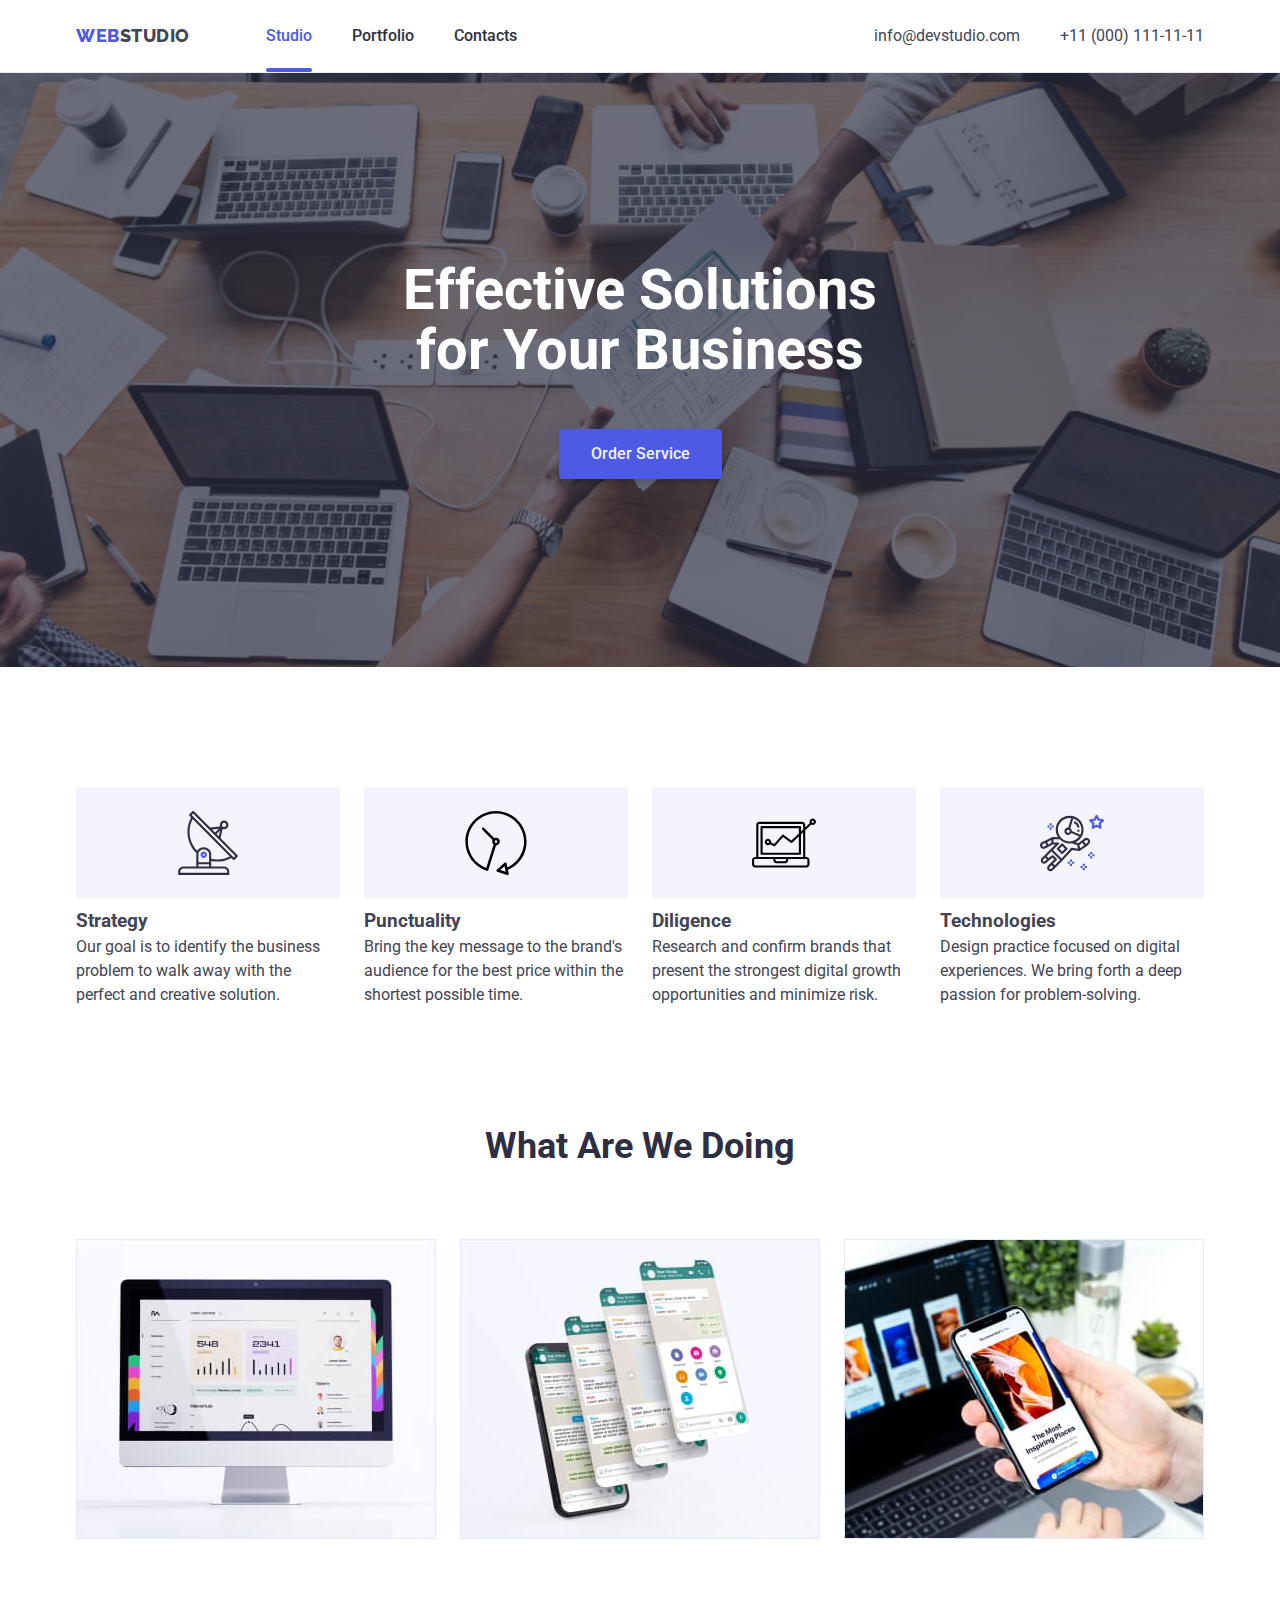
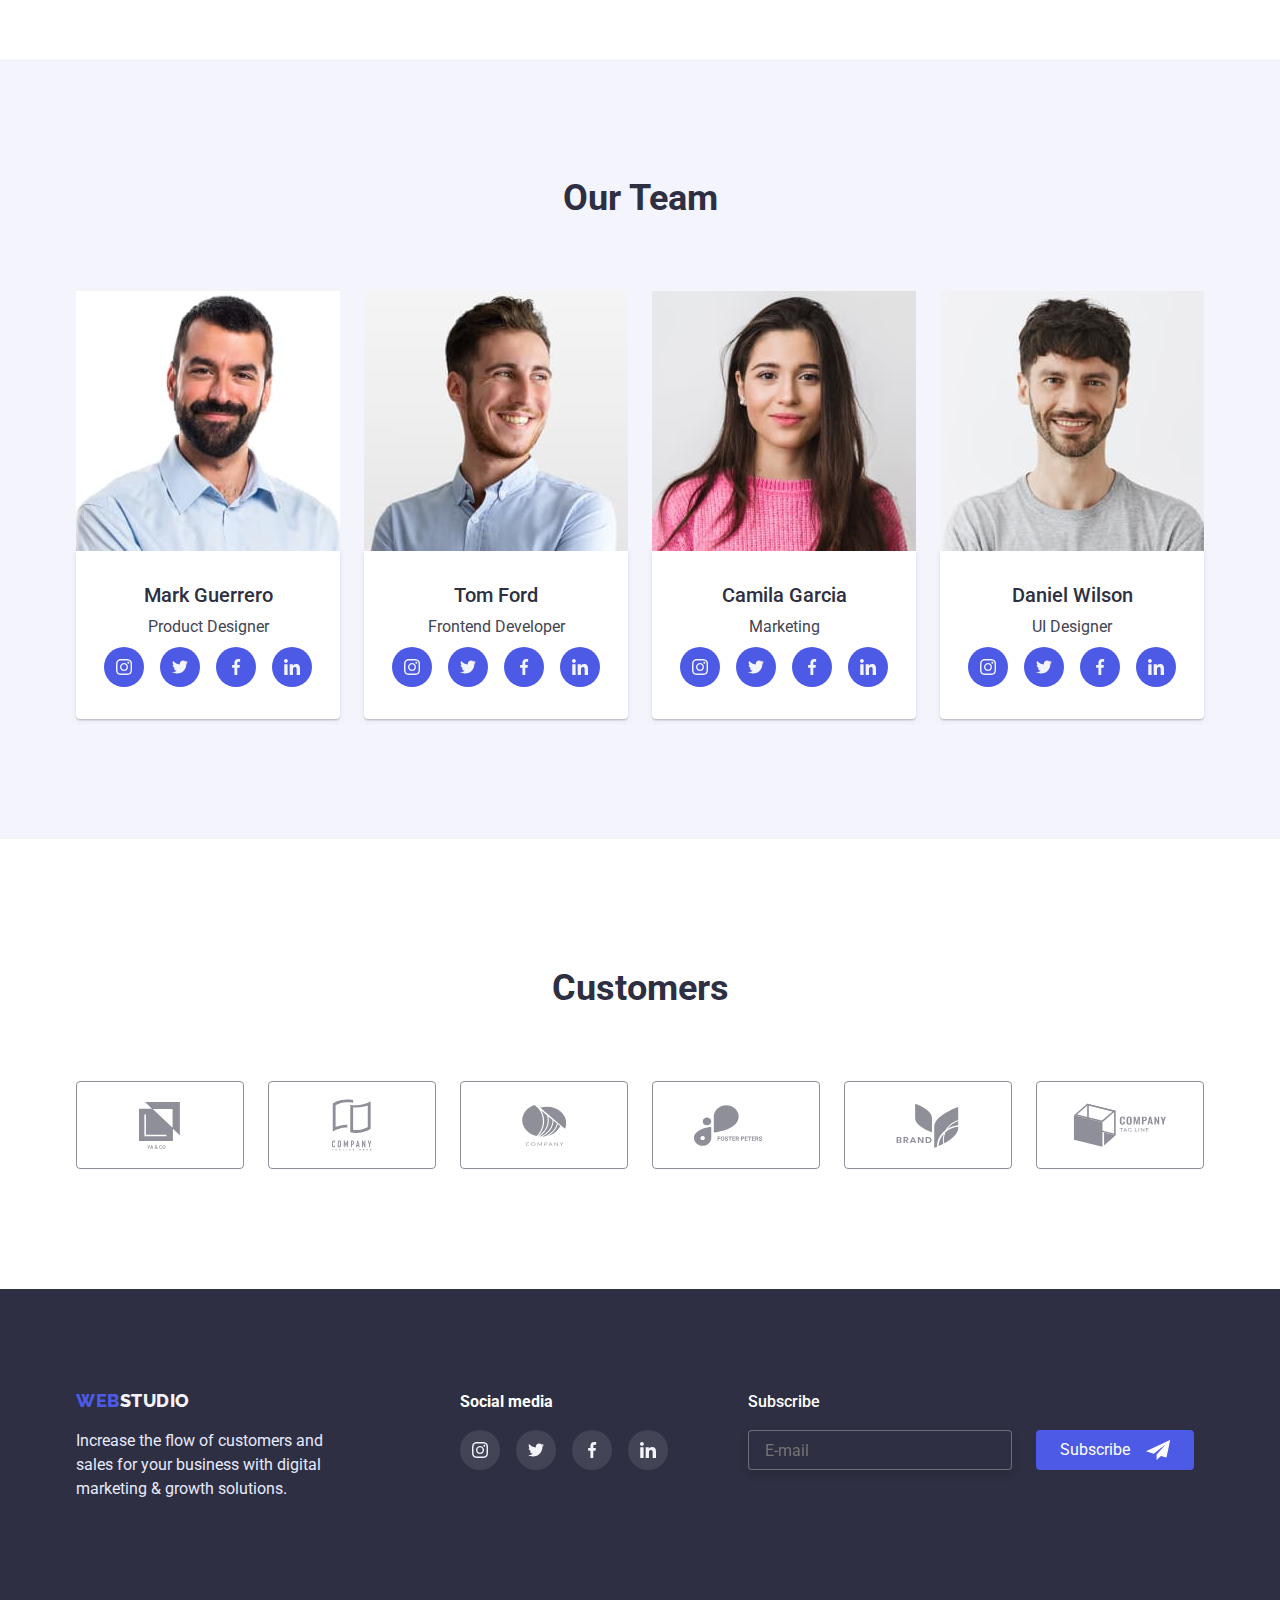
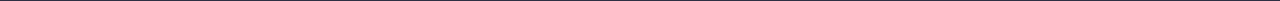
==== commit 682da14d: "fix some mistake" ====
--- a/index.html
+++ b/index.html
@@ -443,6 +443,7 @@
             </li>
           </ul>
         </div>
+
         <!-- THIRD PART FOOTER -->
         <div class="footer-third">
           <strong class="calling-heading">Subscribe</strong>
@@ -456,12 +457,8 @@
 
             <button class="footer-btn-form" type="submit">
               Subscribe
-              <svg class="footer-btn-svg">
-                <use
-                  href="./img/symbol-defs1.svg#icon-subscribe"
-                  width="24"
-                  hieght="24"
-                ></use>
+              <svg class="footer-btn-svg" width="24" height="20">
+                <use href="./img/symbol-defs1.svg#icon-subscribe"></use>
               </svg>
             </button>
           </form>
@@ -499,7 +496,6 @@
                   class="modal-user modal-input"
                   name="name"
                   type="text"
-                  autofocus="on"
                   minlength="5"
                   required
                 />
@@ -544,7 +540,6 @@
               <label class="feedback-label modal-label">Comment</label>
               <textarea
                 class="feedback-area modal-input"
-                id
                 name="Comment"
                 rows="10"
                 placeholder="Text input"
@@ -576,13 +571,4 @@
     </div>
     <script src="./js/modal.js"></script>
   </body>
-  <div class="backdrop is-hidden" data-modal>
-    <div class="modal">
-      <button class="modal-button" data-modal-close type="button">
-        <svg class="svg-close-btn" width="8" height="8">
-          <use href="./img/symbol-defs1.svg#icon-close-btn"></use>
-        </svg>
-      </button>
-    </div>
-  </div>
 </html>
--- a/css/style.css
+++ b/css/style.css
@@ -265,7 +265,7 @@
   width: 100%;
   height: 100%;
   background: rgba(46, 47, 66, 0.4);
-  transition: background 250ms cubic-bezier(0.4, 0, 0.2, 1);
+  transition: all 250ms cubic-bezier(0.4, 0, 0.2, 1);
 }
 .backdrop.is-hidden {
   opacity: 0;
@@ -284,6 +284,7 @@
   background: #fcfcfc;
   box-shadow: 0px 1px 1px rgba(0, 0, 0, 0.14), 0px 1px 3px rgba(0, 0, 0, 0.12),
     0px 2px 1px rgba(0, 0, 0, 0.2);
+  transition: all 250ms cubic-bezier(0.4, 0, 0.2, 1);
   transform: translate(-50%, -50%);
 }
 .modal-button {
@@ -305,6 +306,7 @@
   position: absolute;
   top: 50%;
   left: 50%;
+  transition: background-color 250ms cubic-bezier(0.4, 0, 0.2, 1);
   transform: translate(-50%, -50%);
 }
 .modal-button:active,
@@ -350,14 +352,15 @@
 .modal-item {
   display: flex;
   flex-direction: column;
+  transition: color 250ms cubic-bezier(0.4, 0, 0.2, 1);
 }
 
 .modal-item:not(:last-child) {
   margin-bottom: 8px;
 }
 .modal-item:focus-within {
-  /* border-color: none; */
   color: var(--button-background-color);
+  fill: var(--button-background-color-hover);
 }
 
 .modal-label {
@@ -375,6 +378,8 @@
   border: 1px solid rgba(33, 33, 33, 0.2);
   border-radius: 4px;
   outline: none;
+  fill: var(--hero-bg-color);
+  transition: border-color 250ms cubic-bezier(0.4, 0, 0.2, 1);
 }
 .modal-input:focus-within {
   border-color: var(--button-background-color-hover);
@@ -382,11 +387,12 @@
 .modal-field {
   position: relative;
 }
+
 .modal-label-svg {
   position: absolute;
   top: 50%;
   left: 16px;
-  fill: currentColor;
+
   transform: translateY(-50%);
 }
 /* .modal-label:focus,
@@ -404,6 +410,7 @@
   border-radius: 4px;
   outline: none;
   resize: none;
+  transition: border-color 250ms cubic-bezier(0.4, 0, 0.2, 1);
 }
 .feedback-area:not(:placeholder-shown) {
   border: 1px solid var(--button-background-color);
@@ -447,37 +454,34 @@
   height: 16px;
   border: 1.25px solid var(--hero-bg-color);
   border-radius: 2px;
-  /* transform: translateY(-50%); */
+  transition: background-color 250ms cubic-bezier(0.4, 0, 0.2, 1),
+    background-image 250ms cubic-bezier(0.4, 0, 0.2, 1),
+    all 250ms cubic-bezier(0.4, 0, 0.2, 1);
 }
 .policy-check:checked + .checkbox-icon {
   border-color: transparent;
   background-color: var(--button-background-color-hover);
-  background-image: url(../img/checkbox1.svg);
+  background-image: url(../img/checkbox.svg);
   background-position: center;
   background-size: contain;
   background-repeat: no-repeat;
 }
 .policy-text {
   margin-left: 8px;
-  /* padding-left: 24px; */
-}
-/* .policy-label:checked + .checkbox-icon {
-  border: transparent;
-  background-color: var(--button-background-color-hover);
-  background-image: url("../img/Property 1=click (1).svg");
-  background-origin: border-box;
-  background-size: contain;
-} */
+}
 
 .policy-label-link {
   color: var(--button-background-color);
   text-decoration: underline;
+  transition: color 250ms cubic-bezier(0.4, 0, 0.2, 1);
+}
+.policy-label-link:hover,
+.policy-label-link:focus,
+.policy-label-link:active {
+  color: var(--button-background-color-hover);
 }
 
 .main-modal-check {
-  /* position: absolute;
-  top: 504px;
-  left: 50%; */
   width: 169px;
   padding: 16px 32px;
   border: transparent;
@@ -489,11 +493,15 @@
   box-shadow: 0px 4px 4px rgba(0, 0, 0, 0.15);
 
   font-weight: 500;
-
   letter-spacing: 0.04em;
-  /* transform: translate(-50%, 0%); */
-}
-
+
+  transition: background-color 250ms cubic-bezier(0.4, 0, 0.2, 1);
+}
+.main-modal-check:hover,
+.main-modal-check:focus,
+.main-modal-check:active {
+  background-color: var(--button-background-color-hover);
+}
 /* --------------------- */
 
 /* -----FEATERE----- */
@@ -651,13 +659,23 @@
 .social-list {
   display: flex;
   gap: 16px;
-
   justify-content: center;
+
+  justify-content: center;
+  align-items: center;
+}
+.social-item {
+  width: 40px;
+  height: 40px;
 }
 
 .social-link {
   display: block;
-  height: 40px;
+  display: flex;
+  justify-content: center;
+  align-items: center;
+  width: 100%;
+  height: 100%;
   border: none;
   border-radius: 50%;
   background: var(--button-background-color);
@@ -671,7 +689,7 @@
 .icon {
   width: 16px;
   height: 16px;
-  margin: 12px;
+
   fill: var(--bg-color-team);
 }
 
@@ -739,7 +757,7 @@
 }
 .container-footer {
   display: flex;
-  align-items: center;
+  align-items: baseline;
 }
 .logo {
   display: block;
@@ -782,6 +800,8 @@
   font-weight: 500;
 }
 .calling-form {
+  display: flex;
+  align-items: center;
   margin-top: 16px;
 }
 .footer-form-mail {
@@ -791,38 +811,35 @@
   border: 1px solid rgba(255, 255, 255, 0.3);
   border-radius: 4px;
   background: var(--hero-bg-color);
+  color: var(--main-background-color);
+  outline: none;
   filter: drop-shadow(0px 4px 4px rgba(0, 0, 0, 0.15));
 }
 .footer-btn-form {
   position: relative;
+  display: flex;
+  align-items: center;
   margin-left: 24px;
-  padding: 8px 64px 8px 24px;
+  padding: 8px 24px 8px 24px;
   border: transparent;
   border-radius: 4px;
   background-color: var(--button-background-color);
   color: var(--main-background-color);
+  line-height: 1.5;
+  fill: var(--main-background-color);
+  transition: background-color 250ms cubic-bezier(0.4, 0, 0.2, 1);
+}
+.footer-btn-form:hover,
+.footer-btn-form:focus,
+.footer-btn-form:active {
+  background-color: var(--button-background-color-hover);
 }
 
 .footer-btn-svg {
-  position: absolute;
-  top: 10px;
-  right: 24px;
   width: 24px;
   height: 24px;
-  fill: var(--main-background-color);
-  transform: translateY(-25%);
-}
-
-/* .footer-btn-form::after {
-  content: "";
-  position: absolute;
-  top: 10px;
-  right: 24px;
-  width: 24px;
-  height: 20px;
-  background: white;
-  transform: translate(-50%, -25%);
-} */
+  margin-left: 16px;
+}
 
 /* ----PORTFOLIO PAGE------ */
 .section-portfolio {
